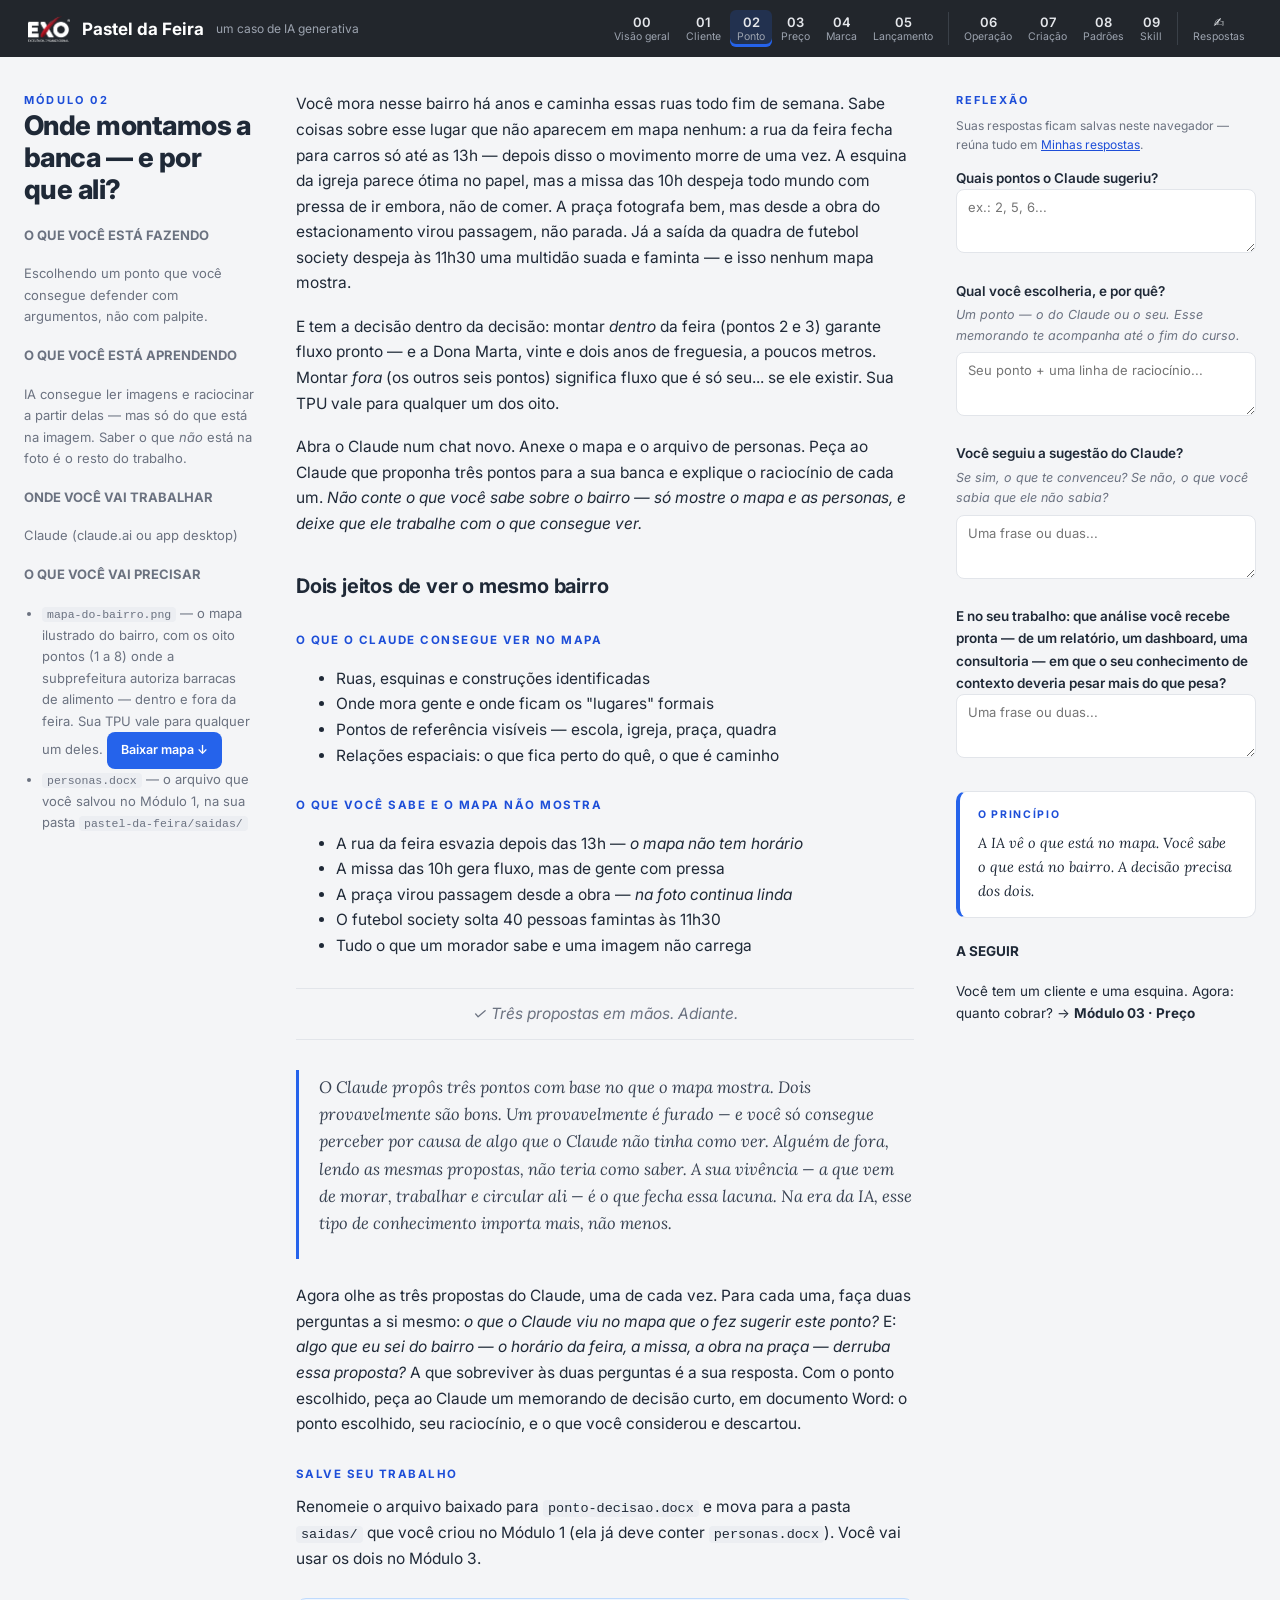
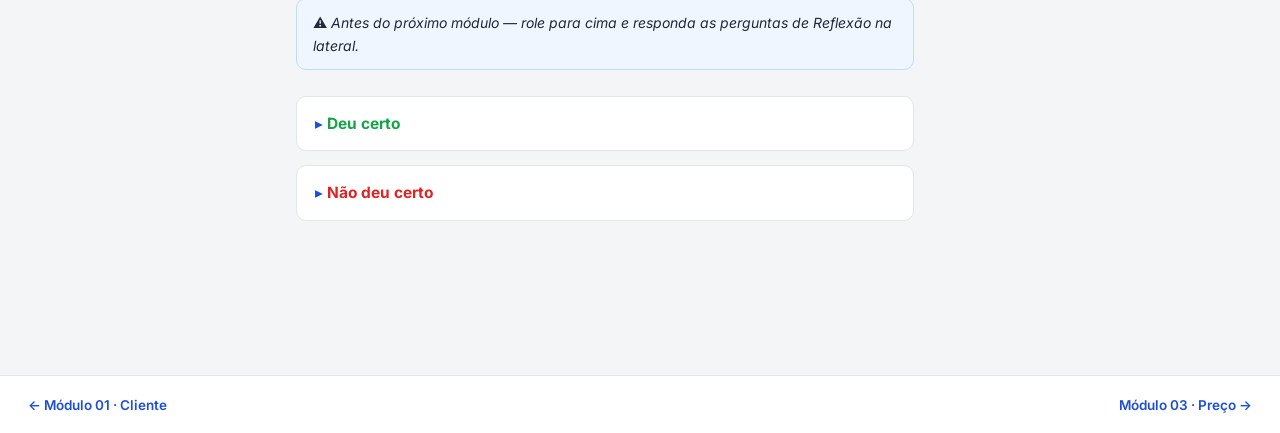
==== modulo-02.html @ a8462959 "Add files via upload" ====
<!DOCTYPE html><html lang="pt-BR"><head><meta charset="utf-8">
<meta name="viewport" content="width=device-width, initial-scale=1">
<title>Módulo 02 · Ponto · Pastel da Feira</title><link rel="stylesheet" href="style.css"></head><body>
<header class="site"><a class="brand" href="index.html"><img src="exo-logo.png" alt="EXO"> Pastel da Feira <small>um caso de IA generativa</small></a><nav class="mods"><a href="index.html"><b>00</b>Visão geral</a><a href="modulo-01.html"><b>01</b>Cliente</a><a href="modulo-02.html" class="cur"><b>02</b>Ponto</a><a href="modulo-03.html"><b>03</b>Preço</a><a href="modulo-04.html"><b>04</b>Marca</a><a href="modulo-05.html"><b>05</b>Lançamento</a><span class="sep"></span><a href="modulo-06.html"><b>06</b>Operação</a><a href="modulo-07.html"><b>07</b>Criação</a><a href="modulo-08.html"><b>08</b>Padrões</a><a href="modulo-09.html"><b>09</b>Skill</a><span class="sep"></span><a href="minhas-respostas.html"><b>✍</b>Respostas</a></nav></header>
<div class="wrap"><div class="grid">
<aside class="metabox"><div class="modnum">MÓDULO 02</div><h1>Onde montamos a banca — e por que ali?</h1><h4 class="kicker">O QUE VOCÊ ESTÁ FAZENDO</h4>
<p>Escolhendo um ponto que você consegue defender com argumentos, não com palpite.</p>
<h4 class="kicker">O QUE VOCÊ ESTÁ APRENDENDO</h4>
<p>IA consegue ler imagens e raciocinar a partir delas — mas só do que está na imagem. Saber o que <em>não</em> está na foto é o resto do trabalho.</p>
<h4 class="kicker">ONDE VOCÊ VAI TRABALHAR</h4>
<p>Claude (claude.ai ou app desktop)</p>
<h4 class="kicker">O QUE VOCÊ VAI PRECISAR</h4>
<ul>
<li><code>mapa-do-bairro.png</code> — o mapa ilustrado do bairro, com os oito pontos (1 a 8) onde a subprefeitura autoriza barracas de alimento — dentro e fora da feira. Sua TPU vale para qualquer um deles. <strong><a class="btn small" href="arquivos/mapa-do-bairro.png" download>Baixar mapa ↓</a></strong></li>
<li><code>personas.docx</code> — o arquivo que você salvou no Módulo 1, na sua pasta <code>pastel-da-feira/saidas/</code></li>
</ul></aside>
<article><p>Você mora nesse bairro há anos e caminha essas ruas todo fim de semana. Sabe coisas sobre esse lugar que não aparecem em mapa nenhum: a rua da feira fecha para carros só até as 13h — depois disso o movimento morre de uma vez. A esquina da igreja parece ótima no papel, mas a missa das 10h despeja todo mundo com pressa de ir embora, não de comer. A praça fotografa bem, mas desde a obra do estacionamento virou passagem, não parada. Já a saída da quadra de futebol society despeja às 11h30 uma multidão suada e faminta — e isso nenhum mapa mostra.</p>
<p>E tem a decisão dentro da decisão: montar <em>dentro</em> da feira (pontos 2 e 3) garante fluxo pronto — e a Dona Marta, vinte e dois anos de freguesia, a poucos metros. Montar <em>fora</em> (os outros seis pontos) significa fluxo que é só seu... se ele existir. Sua TPU vale para qualquer um dos oito.</p>
<p>Abra o Claude num chat novo. Anexe o mapa e o arquivo de personas. Peça ao Claude que proponha três pontos para a sua banca e explique o raciocínio de cada um. <em>Não conte o que você sabe sobre o bairro — só mostre o mapa e as personas, e deixe que ele trabalhe com o que consegue ver.</em></p>
<h3>Dois jeitos de ver o mesmo bairro</h3>
<h4 class="kicker">O QUE O CLAUDE CONSEGUE VER NO MAPA</h4>
<ul>
<li>Ruas, esquinas e construções identificadas</li>
<li>Onde mora gente e onde ficam os "lugares" formais</li>
<li>Pontos de referência visíveis — escola, igreja, praça, quadra</li>
<li>Relações espaciais: o que fica perto do quê, o que é caminho</li>
</ul>
<h4 class="kicker">O QUE VOCÊ SABE E O MAPA NÃO MOSTRA</h4>
<ul>
<li>A rua da feira esvazia depois das 13h — <em>o mapa não tem horário</em></li>
<li>A missa das 10h gera fluxo, mas de gente com pressa</li>
<li>A praça virou passagem desde a obra — <em>na foto continua linda</em></li>
<li>O futebol society solta 40 pessoas famintas às 11h30</li>
<li>Tudo o que um morador sabe e uma imagem não carrega</li>
</ul>
<div class="checkpoint">✓ <em>Três propostas em mãos. Adiante.</em></div>
<blockquote><p>O Claude propôs três pontos com base no que o mapa mostra. Dois provavelmente são bons. Um provavelmente é furado — e você só consegue perceber por causa de algo que o Claude não tinha como ver. Alguém de fora, lendo as mesmas propostas, não teria como saber. A sua vivência — a que vem de morar, trabalhar e circular ali — é o que fecha essa lacuna. <em>Na era da IA, esse tipo de conhecimento importa mais, não menos.</em></p></blockquote>
<p>Agora olhe as três propostas do Claude, uma de cada vez. Para cada uma, faça duas perguntas a si mesmo: <em>o que o Claude viu no mapa que o fez sugerir este ponto?</em> E: <em>algo que eu sei do bairro — o horário da feira, a missa, a obra na praça — derruba essa proposta?</em> A que sobreviver às duas perguntas é a sua resposta. Com o ponto escolhido, peça ao Claude um memorando de decisão curto, em documento Word: o ponto escolhido, seu raciocínio, e o que você considerou e descartou.</p>
<h4 class="kicker">SALVE SEU TRABALHO</h4>
<p>Renomeie o arquivo baixado para <code>ponto-decisao.docx</code> e mova para a pasta <code>saidas/</code> que você criou no Módulo 1 (ela já deve conter <code>personas.docx</code>). Você vai usar os dois no Módulo 3.</p>
<div class="warn">⚠ <em>Antes do próximo módulo — role para cima e responda as perguntas de Reflexão na lateral.</em></div><details class="fb ok"><summary>Deu certo</summary><div class="inner"><p>O Claude justificou cada ponto com algo visível no mapa ("perto da entrada da feira", "esquina com fluxo de duas ruas")? Ótimo — repare que toda justificativa dele é <em>visual</em>. Nenhuma menciona horário, cheiro de óleo do concorrente ou o humor do fiscal da prefeitura. A qualidade do raciocínio é alta; o alcance é limitado ao que entrou. Guarde essa distinção: ela vale para qualquer análise que a IA fizer para você daqui em diante.</p></div></details><details class="fb nok"><summary>Não deu certo</summary><div class="inner"><ul>
<li><strong>O Claude descreveu o mapa mas não propôs pontos.</strong> Seja direto: "proponha exatamente 3 pontos entre os marcados de 1 a 8 e justifique cada um".</li>
<li><strong>Ele propôs um ponto sem número, fora dos marcados.</strong> Responda: "considere apenas os pontos numerados de 1 a 8". Modelos às vezes inventam opções quando a instrução não limita.</li>
<li><strong>As justificativas vieram vagas ("bom movimento").</strong> Peça: "para cada ponto, cite o que exatamente no mapa sustenta a escolha". Forçar a citação da evidência melhora o raciocínio — truque que funciona em qualquer análise.</li>
<li><strong>Você discorda das três propostas.</strong> Perfeito, isso é resultado, não erro. Diga ao Claude o que você sabe que ele não viu e peça uma nova rodada. A decisão final continua sendo sua.</li>
</ul></div></details></article>
<aside class="sidebar"><h2>REFLEXÃO</h2><p class="noprint" style="font-size:12px;color:var(--soft);margin-top:-8px">Suas respostas ficam salvas neste navegador — reúna tudo em <a href="minhas-respostas.html">Minhas respostas</a>.</p><div class="q"><div class="ql">Quais pontos o Claude sugeriu?</div>
<textarea placeholder="ex.: 2, 5, 6..." data-k="modulo-02-q1"></textarea>
</div>
<div class="q"><div class="ql">Qual você escolheria, e por quê?</div>
<div class="qh">Um ponto — o do Claude ou o seu. Esse memorando te acompanha até o fim do curso.</div>
<textarea placeholder="Seu ponto + uma linha de raciocínio..." data-k="modulo-02-q2"></textarea>
</div>
<div class="q"><div class="ql">Você seguiu a sugestão do Claude?</div>
<div class="qh">Se sim, o que te convenceu? Se não, o que você sabia que ele não sabia?</div>
<textarea placeholder="Uma frase ou duas..." data-k="modulo-02-q3"></textarea>
</div>
<div class="q"><div class="ql">E no seu trabalho: que análise você recebe pronta — de um relatório, um dashboard, uma consultoria — em que o seu conhecimento de contexto deveria pesar mais do que pesa?</div>
<textarea placeholder="Uma frase ou duas..." data-k="modulo-02-q4"></textarea>
</div>
<div class="principle"><span class="pl">O PRINCÍPIO</span>A IA vê o que está no mapa. Você sabe o que está no bairro. A decisão precisa dos dois.</div>
<div class="next"><h4 class='kicker'>A SEGUIR</h4><p>Você tem um cliente e uma esquina. Agora: quanto cobrar? → <strong>Módulo 03 · Preço</strong></p></div></aside>
</div></div><footer class="mod"><a href="modulo-01.html">← Módulo 01 · Cliente</a><a href="modulo-03.html">Módulo 03 · Preço →</a></footer>
<script>document.querySelectorAll("textarea,input[type=text]").forEach(e=>{const k="pf-"+(e.dataset.k||Math.random());e.dataset.k&&(e.value=localStorage.getItem(k)||"");e.addEventListener("input",()=>localStorage.setItem(k,e.value))})</script></body></html>
---- style.css ----
@import url('https://fonts.googleapis.com/css2?family=Inter:ital,opsz,wght@0,14..32,400;0,14..32,600;0,14..32,700;0,14..32,800;1,14..32,400&family=Lora:ital@1&display=swap');
:root{--bg:#f4f5f7;--paper:#ffffff;--ink:#1f2937;--soft:#6b7280;--line:#e2e5ea;--accent:#2563eb;--accent-dark:#1d4ed8;--accent-soft:#eff6ff;--head:#22262c;--red:#dc2626;--green:#16a34a}
*{box-sizing:border-box}
body{margin:0;background:var(--bg);color:var(--ink);font-family:'Inter',system-ui,-apple-system,'Segoe UI',sans-serif;font-size:15.5px;line-height:1.65}
a{color:var(--accent-dark)}
header.site{position:sticky;top:0;z-index:10;background:var(--head);display:flex;align-items:center;justify-content:space-between;padding:10px 28px;gap:16px}
.brand{display:flex;align-items:center;gap:12px;font-weight:700;font-size:17px;text-decoration:none;color:#fff}
.brand img{height:26px;width:auto;display:block}
.brand small{font-weight:400;color:#9ca3af;font-size:12px}
nav.mods{display:flex;gap:2px;flex-wrap:wrap}
nav.mods a{font-size:10.5px;color:#9ca3af;text-decoration:none;text-align:center;padding:4px 7px;border-radius:6px;line-height:1.25}
nav.mods a b{display:block;font-size:13px;color:#e5e7eb;font-weight:600}
nav.mods a.cur{background:rgba(37,99,235,.18);box-shadow:inset 0 -3px 0 var(--accent)}
nav.mods .sep{width:1px;background:#3a4048;margin:2px 6px}
.wrap{max-width:1280px;margin:0 auto;padding:34px 24px 80px}
.grid{display:grid;grid-template-columns:230px minmax(0,1fr) 300px;gap:42px}
@media(max-width:1080px){.grid{grid-template-columns:1fr}}
.metabox{font-size:13px;color:var(--soft)}
.metabox h1{font-size:27px;line-height:1.2;color:var(--ink);margin:0 0 18px;font-weight:800;letter-spacing:-.02em}
.metabox .kic{font-size:10.5px;letter-spacing:.14em;color:var(--accent-dark);font-weight:700;margin:18px 0 4px}
.metabox p{margin:4px 0}
.metabox ul{margin:6px 0;padding-left:18px}
.metabox code{font-size:11.5px}
.modnum{font-size:11px;letter-spacing:.2em;color:var(--accent-dark);font-weight:700}
article{min-width:0}
article p{margin:0 0 18px}
article h3{font-size:20px;font-weight:700;margin:34px 0 14px;letter-spacing:-.01em}
article h4.kicker{font-size:11.5px;letter-spacing:.13em;color:var(--accent-dark);margin:28px 0 10px;font-weight:700}
pre{background:#f0f2f5;border:1px solid var(--line);border-radius:10px;padding:16px 18px;overflow-x:auto;font-size:13px;line-height:1.55;font-family:ui-monospace,'Cascadia Mono',Consolas,monospace;white-space:pre-wrap}
code{font-family:ui-monospace,Consolas,monospace;font-size:13.5px;background:#eceef2;padding:1px 5px;border-radius:4px}
pre code{background:none;padding:0}
blockquote{margin:24px 0;padding:4px 0 4px 20px;border-left:3px solid var(--accent);font-family:'Lora',Georgia,serif;font-style:italic;font-size:16.5px;color:#374151}
table{border-collapse:collapse;width:100%;margin:20px 0;font-size:13.5px}
th,td{border:1px solid var(--line);padding:9px 12px;text-align:left;vertical-align:top;background:var(--paper)}
th{background:#f0f2f5;font-size:11.5px;letter-spacing:.05em}
.checkpoint{text-align:center;font-style:italic;color:var(--soft);margin:30px 0;padding:12px;border-top:1px solid var(--line);border-bottom:1px solid var(--line)}
.warn{background:var(--accent-soft);border:1px solid #bfdbfe;border-radius:10px;padding:12px 16px;margin:26px 0;font-size:14px}
details.fb{border:1px solid var(--line);border-radius:10px;margin:14px 0;background:var(--paper)}
details.fb summary{cursor:pointer;padding:14px 18px;font-weight:700;font-size:15.5px;list-style:none}
details.fb summary::before{content:'▸ ';color:var(--accent-dark)}
details.fb[open] summary::before{content:'▾ '}
details.fb .inner{padding:0 22px 16px}
details.fb.ok summary{color:var(--green)}
details.fb.nok summary{color:var(--red)}
.sidebar{font-size:13.5px}
.sidebar h2{font-size:11px;letter-spacing:.18em;color:var(--accent-dark);font-weight:700;margin:0 0 14px}
.q{margin-bottom:20px}
.q .ql{font-weight:600;font-size:13.5px}
.q .qh{font-style:italic;color:var(--soft);font-size:12.5px;margin:3px 0 6px}
.q textarea,.q input[type=text]{width:100%;border:1px solid var(--line);border-radius:8px;background:var(--paper);padding:9px 11px;font-family:'Inter',sans-serif;font-size:13px;color:var(--ink);min-height:64px;resize:vertical}
.q input[type=text]{min-height:auto}
.principle{background:var(--paper);border:1px solid var(--line);border-left:4px solid var(--accent);border-radius:10px;padding:14px 18px;font-family:'Lora',Georgia,serif;font-style:italic;margin:26px 0 0;font-size:14.5px}
.principle .pl{font-family:'Inter',sans-serif;font-style:normal;font-size:10.5px;letter-spacing:.16em;color:var(--accent-dark);font-weight:700;display:block;margin-bottom:8px}
.next{margin-top:22px;font-size:13.5px}
footer.mod{display:flex;justify-content:space-between;gap:20px;border-top:1px solid var(--line);margin-top:60px;padding:18px 28px;font-size:13.5px;background:var(--paper)}
footer.mod a{text-decoration:none;font-weight:600}
.btn{display:inline-block;background:var(--accent);color:#fff!important;border-radius:8px;padding:12px 22px;text-decoration:none;font-size:14.5px;border:none;cursor:pointer;font-family:'Inter',sans-serif;font-weight:600}
.btn.small{padding:8px 14px;font-size:12.5px}
.hero{max-width:760px;margin:0 auto}
.hero .casetag{font-size:11px;letter-spacing:.2em;color:var(--accent-dark);font-weight:700}
.hero h1{font-size:40px;line-height:1.12;font-weight:800;margin:10px 0 16px;letter-spacing:-.025em}
.hero .lede{font-family:'Lora',Georgia,serif;font-style:italic;color:var(--soft);font-size:17.5px}
.cards{max-width:760px;margin:14px auto}
.card{display:block;border:1px solid var(--line);border-radius:12px;background:var(--paper);padding:16px 20px;margin:10px 0;text-decoration:none;color:var(--ink)}
.card:hover{border-color:var(--accent)}
.card .cn{font-size:10.5px;letter-spacing:.15em;color:var(--accent-dark);font-weight:700}
.card .ct{font-size:17.5px;font-weight:700;margin:2px 0 4px}
.card .cd{font-size:13.5px;color:var(--soft)}
.card .cm{float:right;font-size:12px;color:var(--soft)}
.parthead{max-width:760px;margin:30px auto 0;font-size:11.5px;letter-spacing:.16em;color:var(--accent-dark);font-weight:700}
.section{max-width:760px;margin:0 auto}
.section h2{font-size:24px;font-weight:800;margin-top:48px;letter-spacing:-.02em}
.section .sub{font-style:italic;color:var(--soft);margin-top:-8px;font-family:'Lora',Georgia,serif}
/* padrões interativos (módulo 08) */
.patgrid{display:grid;grid-template-columns:repeat(3,1fr);gap:10px;margin:18px 0 14px}
@media(max-width:700px){.patgrid{grid-template-columns:repeat(2,1fr)}}
.patcard{text-align:left;background:var(--paper);border:1px solid var(--line);border-radius:10px;padding:12px 14px;cursor:pointer;font-family:'Inter',sans-serif}
.patcard:hover{border-color:#93c5fd}
.patcard.sel{border-color:var(--accent);box-shadow:0 0 0 2px rgba(37,99,235,.18)}
.patcard .pn{font-size:9.5px;letter-spacing:.16em;color:var(--accent-dark);font-weight:700;display:block}
.patcard b{font-size:13px;display:block;margin:3px 0 2px;line-height:1.3}
.patcard em{font-size:11.5px;color:var(--soft);font-style:normal;display:block;line-height:1.35}
.patcard .built{display:inline-block;background:#dcfce7;color:#166534;font-size:9.5px;font-weight:700;border-radius:99px;padding:1px 8px;margin-top:6px}
.patview{border:1px solid var(--line);border-radius:12px;background:var(--paper);padding:20px;margin:0 0 26px}
.patview .pimg{text-align:center}
.patview img{max-width:100%;height:auto;max-height:340px}
.patcredit{font-size:11px;color:var(--soft);text-align:center;margin-top:8px}
.patdesc{display:none;border-top:1px solid var(--line);margin-top:14px;padding-top:14px;font-size:14px}
.patdesc.sel{display:block}
.patdesc p{margin:0 0 10px}
@media print{header.site,footer.mod,.metabox,details.fb,.noprint{display:none!important}.grid{grid-template-columns:1fr 300px}body{background:#fff}}
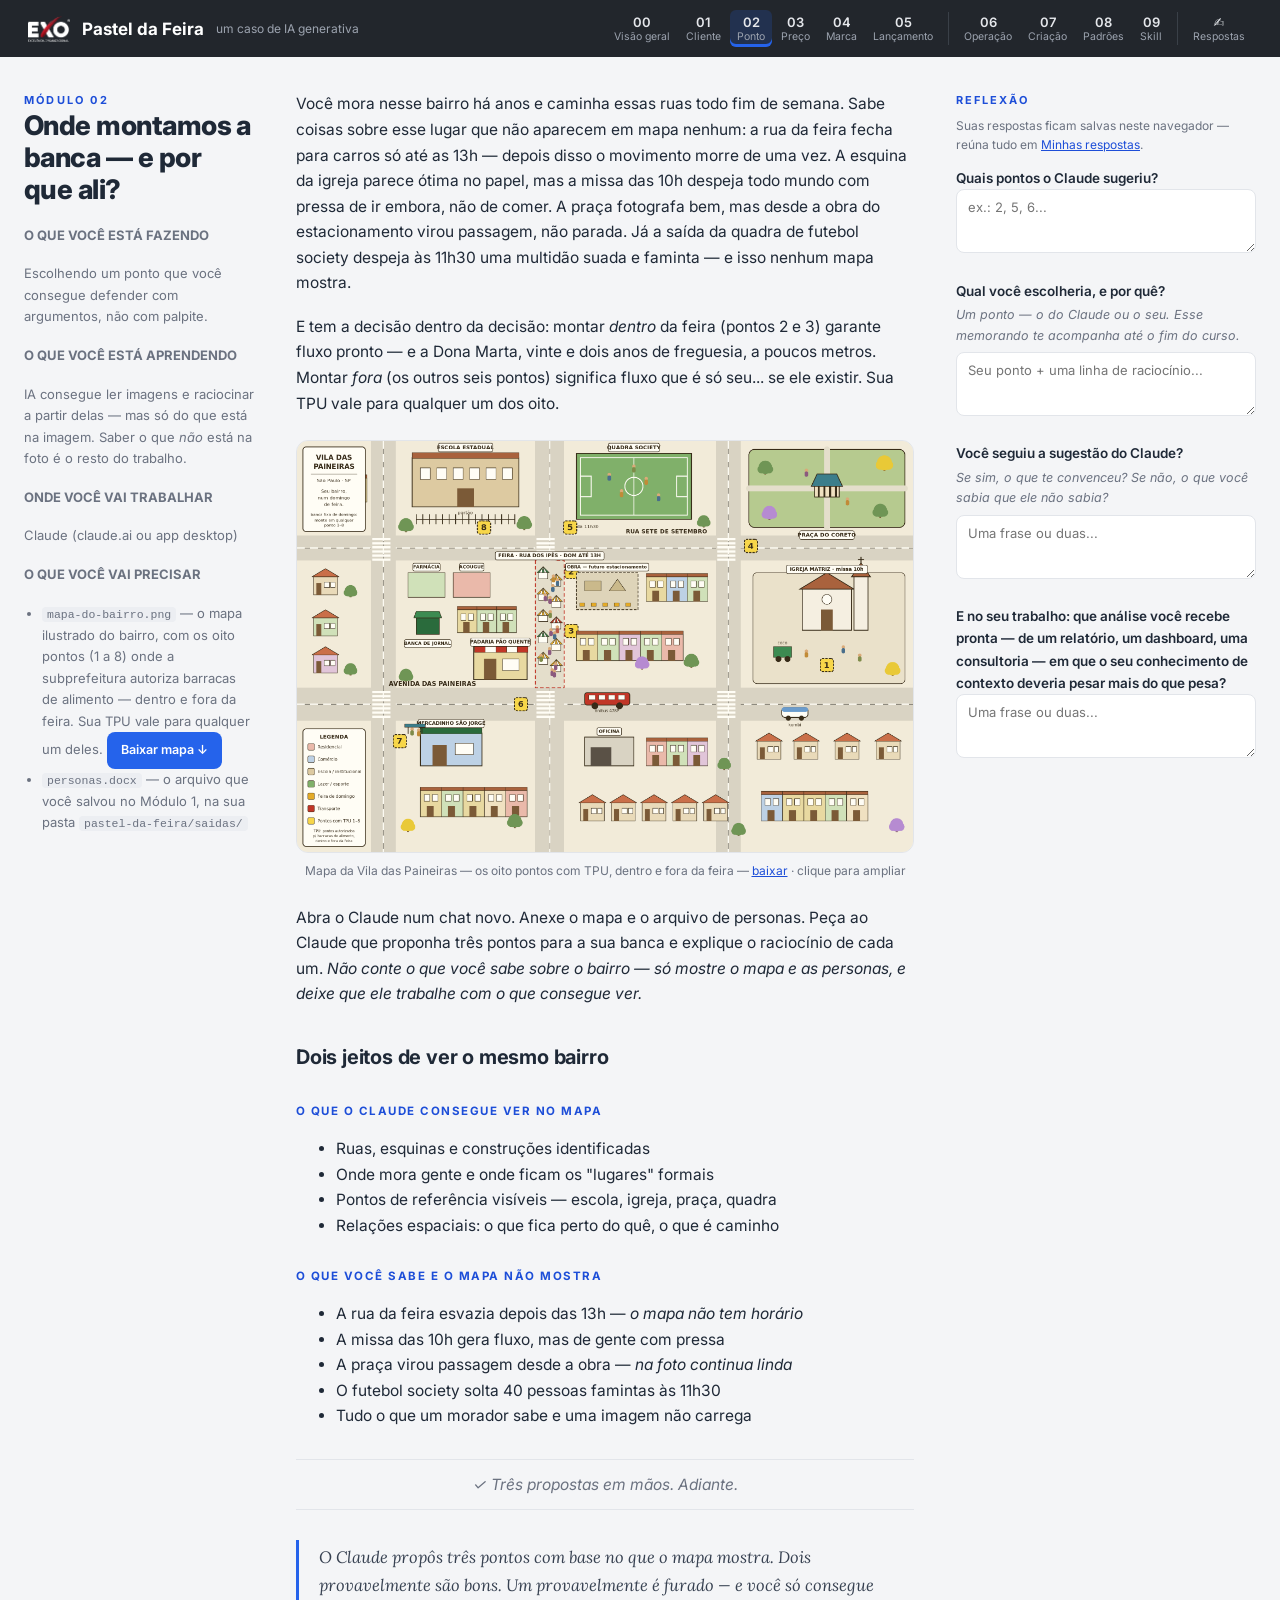
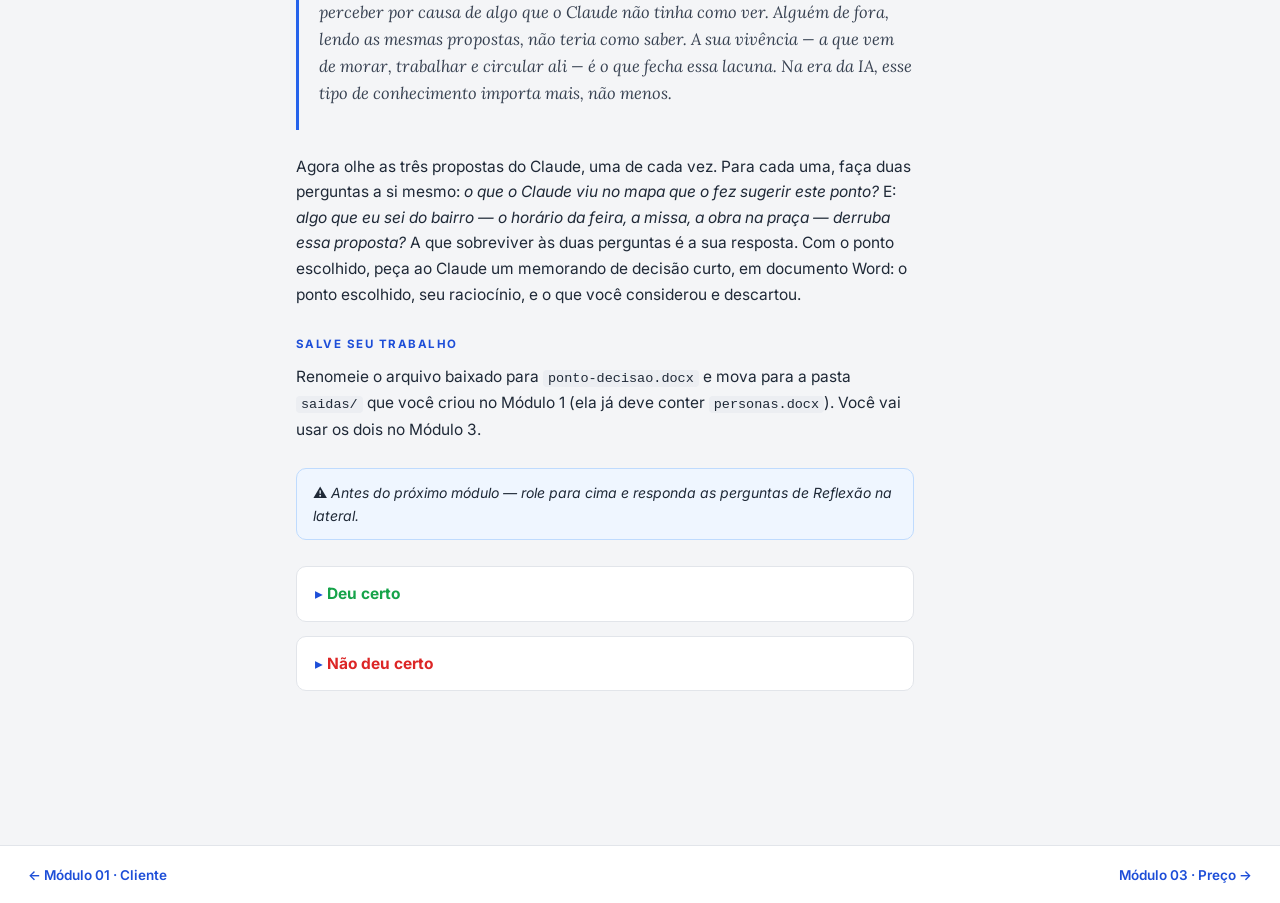
==== commit 118db02a: "Add files via upload" ====
--- a/modulo-02.html
+++ b/modulo-02.html
@@ -16,6 +16,7 @@
 </ul></aside>
 <article><p>Você mora nesse bairro há anos e caminha essas ruas todo fim de semana. Sabe coisas sobre esse lugar que não aparecem em mapa nenhum: a rua da feira fecha para carros só até as 13h — depois disso o movimento morre de uma vez. A esquina da igreja parece ótima no papel, mas a missa das 10h despeja todo mundo com pressa de ir embora, não de comer. A praça fotografa bem, mas desde a obra do estacionamento virou passagem, não parada. Já a saída da quadra de futebol society despeja às 11h30 uma multidão suada e faminta — e isso nenhum mapa mostra.</p>
 <p>E tem a decisão dentro da decisão: montar <em>dentro</em> da feira (pontos 2 e 3) garante fluxo pronto — e a Dona Marta, vinte e dois anos de freguesia, a poucos metros. Montar <em>fora</em> (os outros seis pontos) significa fluxo que é só seu... se ele existir. Sua TPU vale para qualquer um dos oito.</p>
+<figure class="figimg"><a href="arquivos/mapa-do-bairro.png" target="_blank"><img src="arquivos/mapa-do-bairro.png" alt="Mapa da Vila das Paineiras — os oito pontos com TPU, dentro e fora da feira" loading="lazy"></a><figcaption>Mapa da Vila das Paineiras — os oito pontos com TPU, dentro e fora da feira — <a href="arquivos/mapa-do-bairro.png" download>baixar</a> · clique para ampliar</figcaption></figure>
 <p>Abra o Claude num chat novo. Anexe o mapa e o arquivo de personas. Peça ao Claude que proponha três pontos para a sua banca e explique o raciocínio de cada um. <em>Não conte o que você sabe sobre o bairro — só mostre o mapa e as personas, e deixe que ele trabalhe com o que consegue ver.</em></p>
 <h3>Dois jeitos de ver o mesmo bairro</h3>
 <h4 class="kicker">O QUE O CLAUDE CONSEGUE VER NO MAPA</h4>
@@ -58,7 +59,7 @@
 <div class="q"><div class="ql">E no seu trabalho: que análise você recebe pronta — de um relatório, um dashboard, uma consultoria — em que o seu conhecimento de contexto deveria pesar mais do que pesa?</div>
 <textarea placeholder="Uma frase ou duas..." data-k="modulo-02-q4"></textarea>
 </div>
-<div class="principle"><span class="pl">O PRINCÍPIO</span>A IA vê o que está no mapa. Você sabe o que está no bairro. A decisão precisa dos dois.</div>
-<div class="next"><h4 class='kicker'>A SEGUIR</h4><p>Você tem um cliente e uma esquina. Agora: quanto cobrar? → <strong>Módulo 03 · Preço</strong></p></div></aside>
+
+<div class="next"></div></aside>
 </div></div><footer class="mod"><a href="modulo-01.html">← Módulo 01 · Cliente</a><a href="modulo-03.html">Módulo 03 · Preço →</a></footer>
 <script>document.querySelectorAll("textarea,input[type=text]").forEach(e=>{const k="pf-"+(e.dataset.k||Math.random());e.dataset.k&&(e.value=localStorage.getItem(k)||"");e.addEventListener("input",()=>localStorage.setItem(k,e.value))})</script></body></html>
--- a/style.css
+++ b/style.css
@@ -89,3 +89,8 @@
 .patdesc.sel{display:block}
 .patdesc p{margin:0 0 10px}
 @media print{header.site,footer.mod,.metabox,details.fb,.noprint{display:none!important}.grid{grid-template-columns:1fr 300px}body{background:#fff}}
+.figimg{margin:24px 0}
+.figimg img{width:100%;height:auto;border:1px solid var(--line);border-radius:12px;display:block}
+.figimg figcaption{font-size:12px;color:var(--soft);margin-top:8px;text-align:center}
+.video{position:relative;aspect-ratio:16/9;margin:22px 0 8px}
+.video iframe{width:100%;height:100%;border:0;border-radius:12px}
